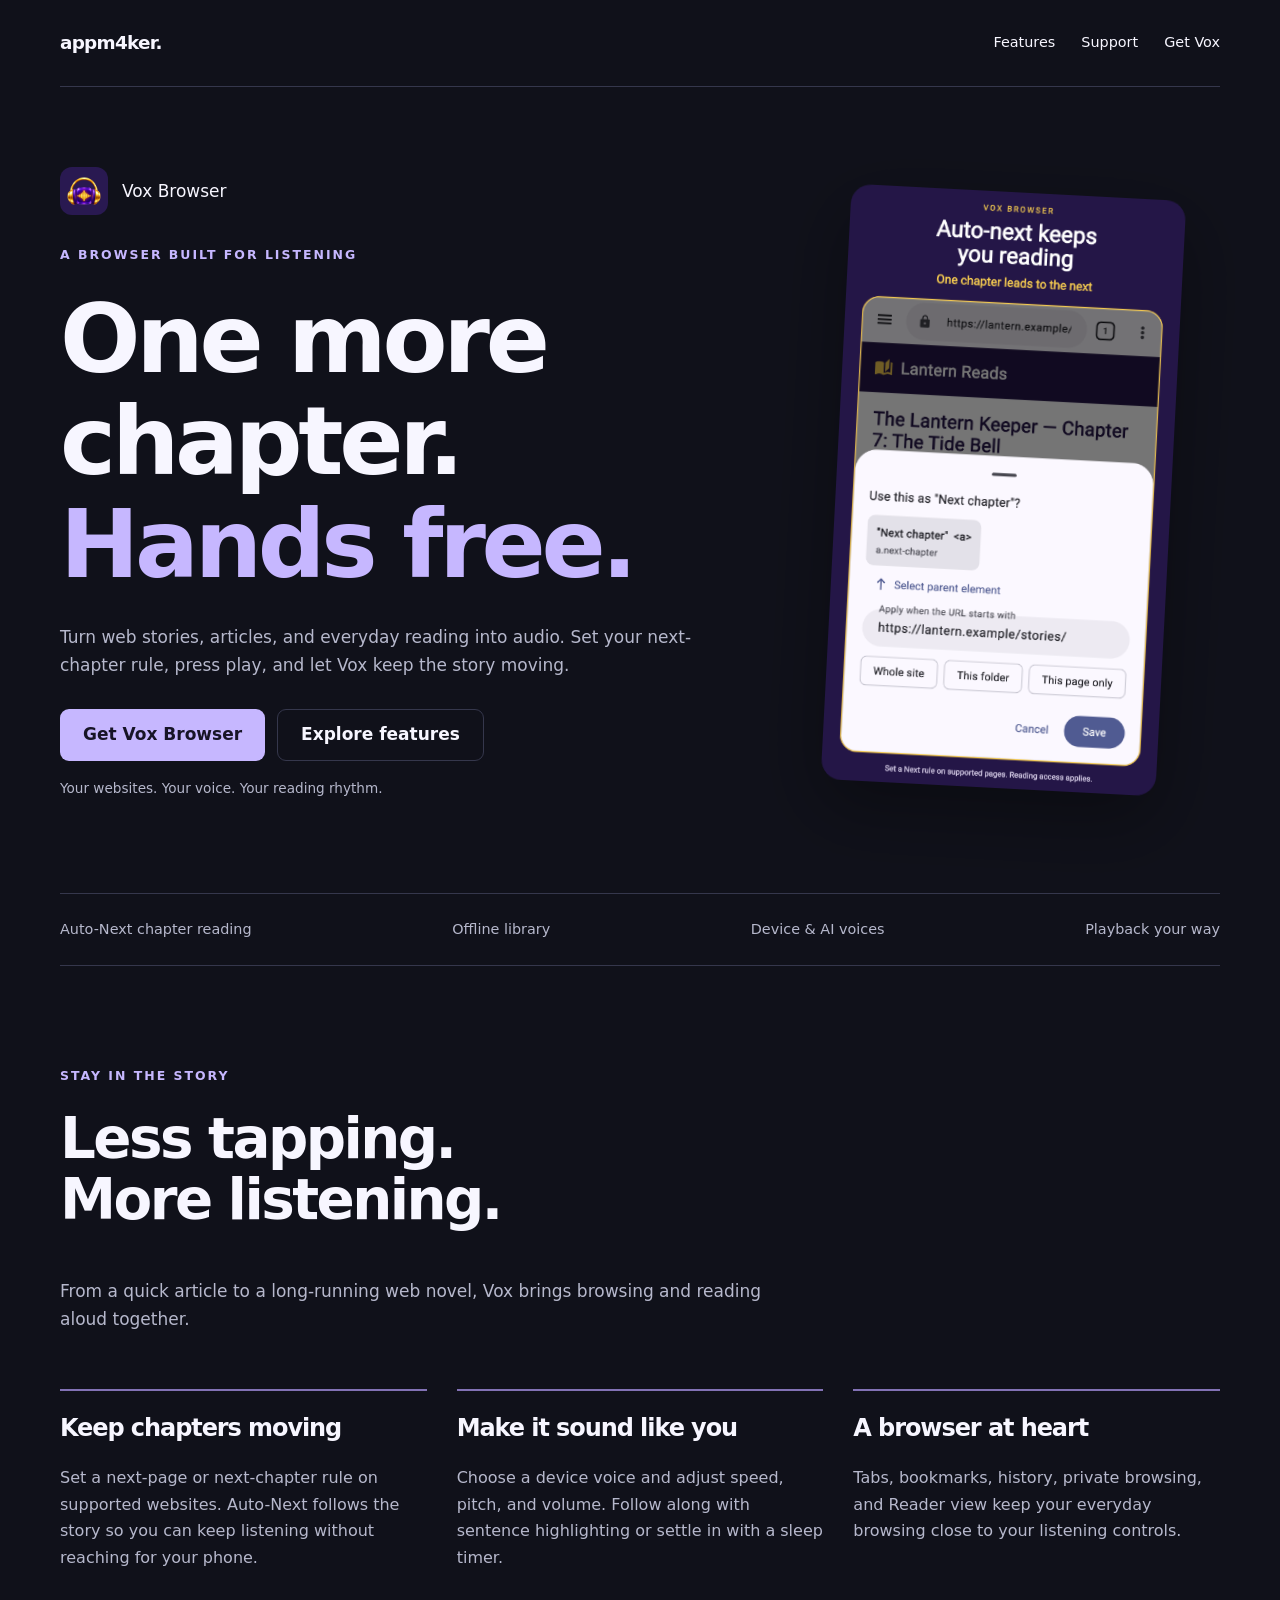
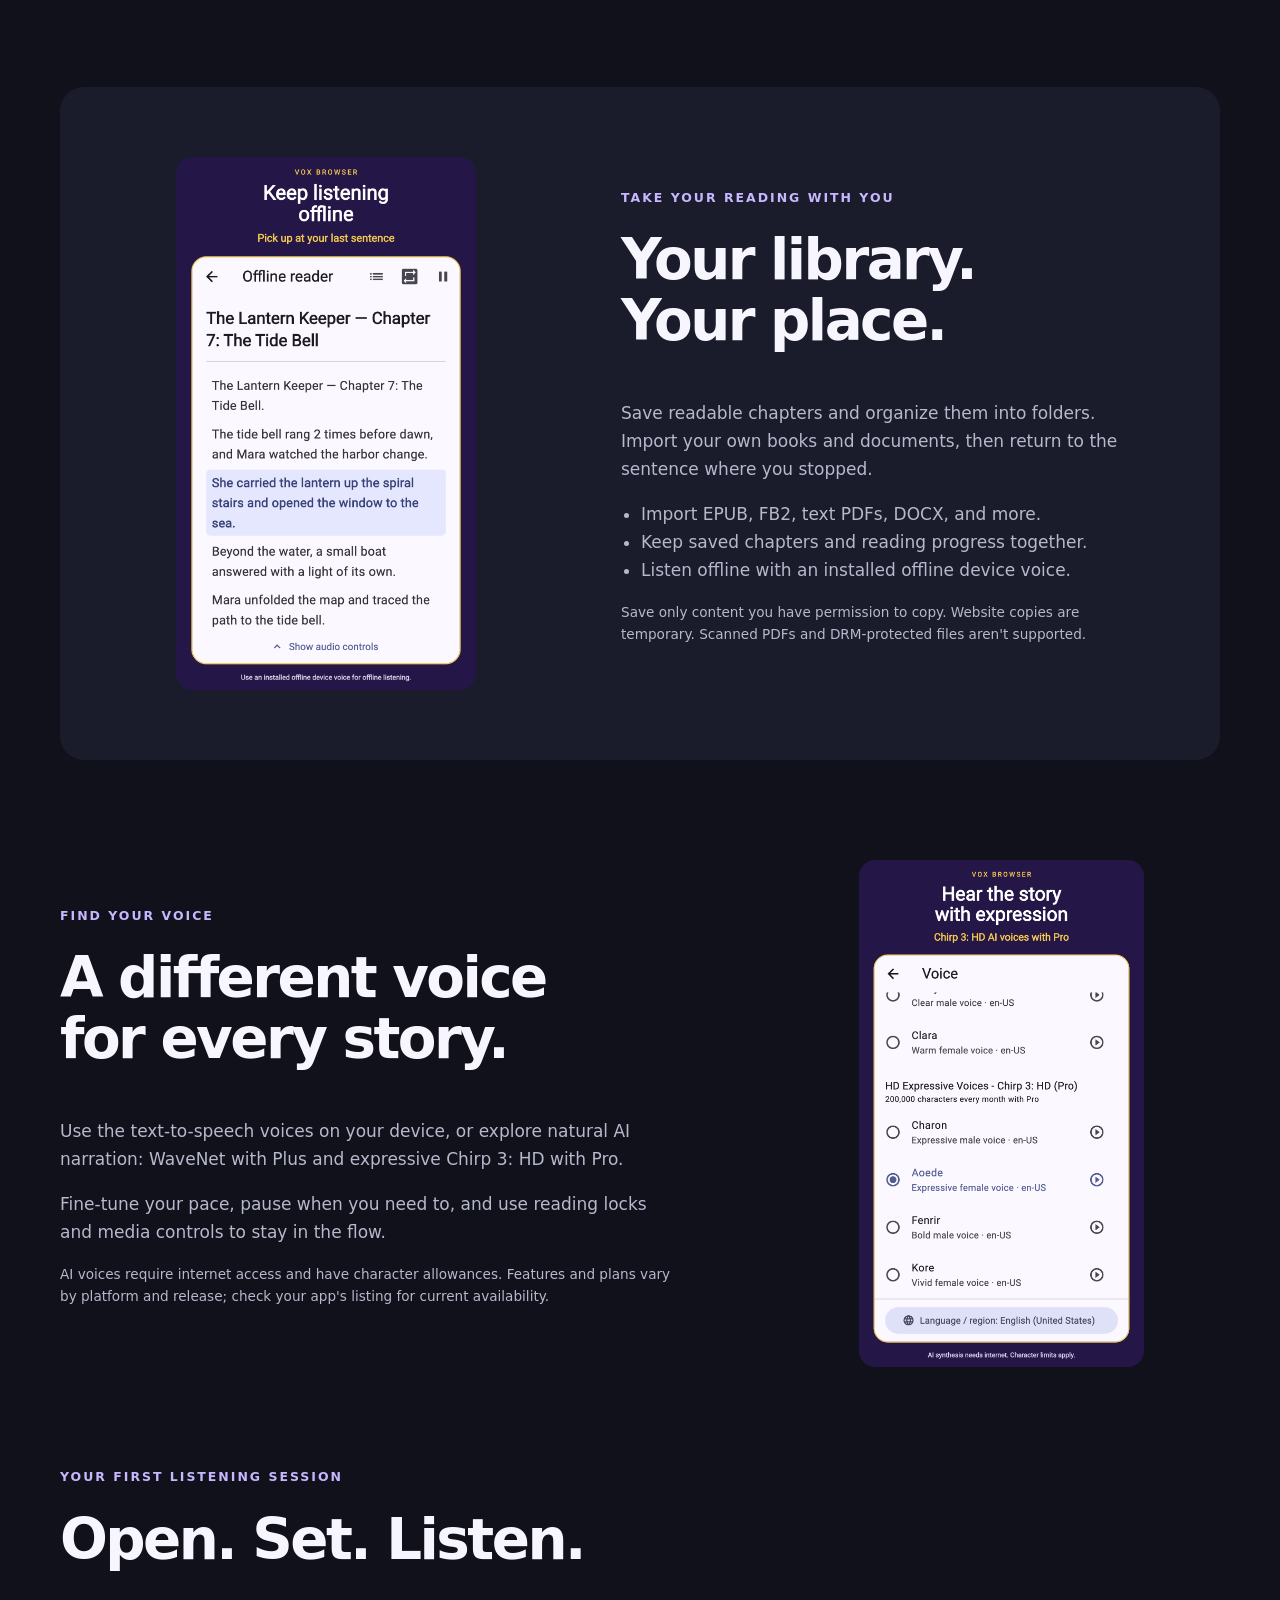
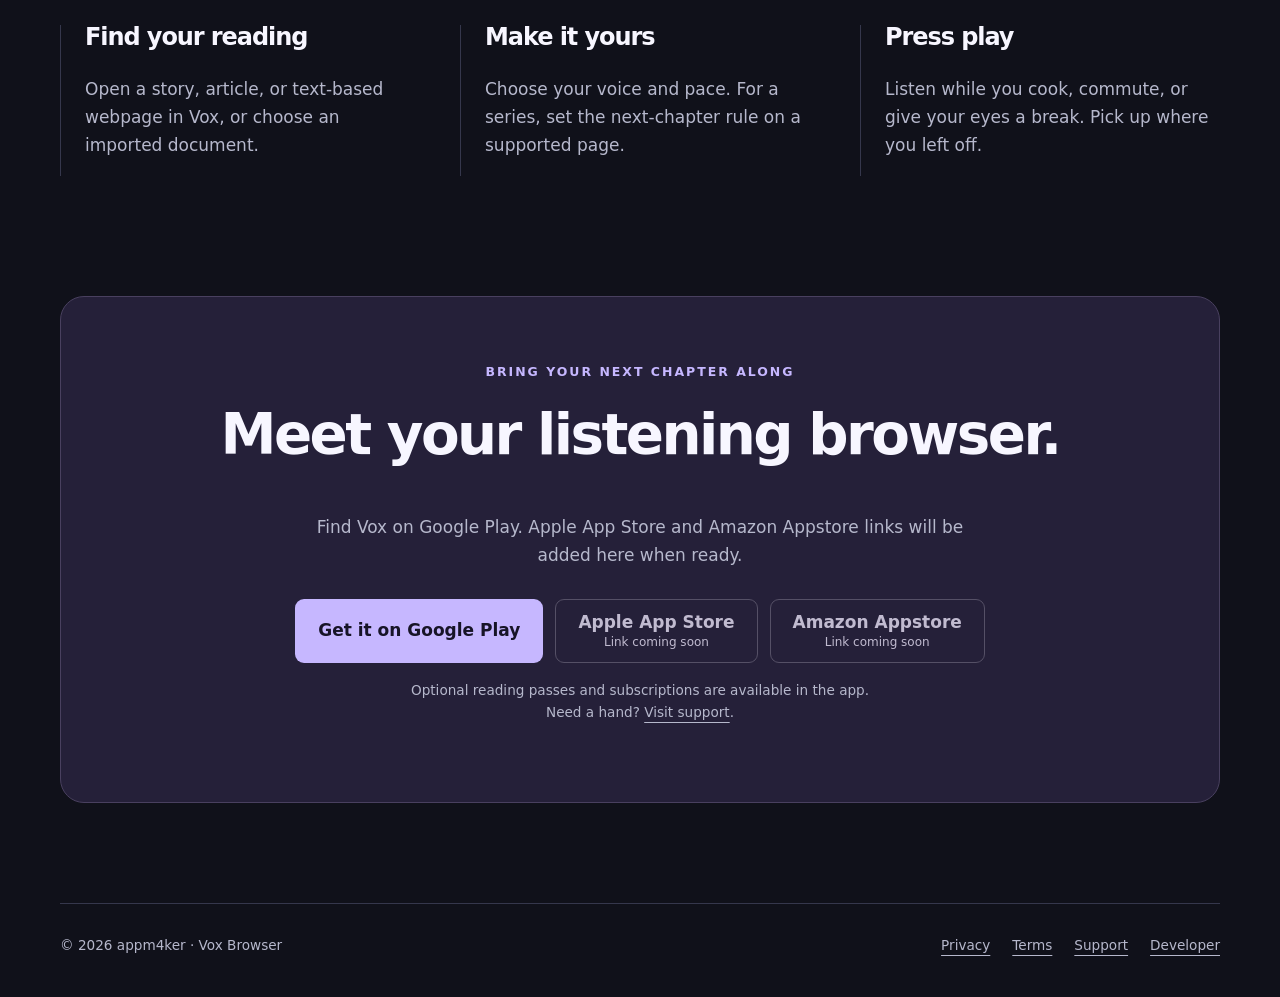
==== voxbrowser/index.html @ 3c2b7b66 "Create developer landing page and dedicated Vox Browser site" ====
<!doctype html>
<html lang="en"><head><meta charset="utf-8"><meta name="viewport" content="width=device-width,initial-scale=1"><title>Vox Browser &mdash; Your next chapter, read aloud</title><meta name="description" content="Listen to web stories and articles with Vox Browser. Explore Auto-Next chapter reading, an offline library, voice options, and playback controls."><meta property="og:title" content="Vox Browser &mdash; Your next chapter, read aloud"><meta property="og:description" content="A browser built for listening. Discover Auto-Next, offline reading, and voices that fit your day."><meta property="og:image" content="https://appm4ker.github.io/voxbrowser/assets/icon.png"><link rel="stylesheet" href="../styles.css"><link rel="icon" href="assets/icon.png"></head>
<body><a class="skip" href="#main">Skip to content</a><div class="wrap"><header class="nav"><a class="brand" href="../">appm4ker.</a><nav class="nav-links" aria-label="Main"><a href="#features">Features</a><a href="support.html">Support</a><a href="#download">Get Vox</a></nav></header>
<main id="main"><section class="app-hero"><div><div class="app-name"><img src="assets/icon.png" width="512" height="512" alt="">Vox Browser</div><p class="eyebrow">A browser built for listening</p><h1>One more chapter.<br><span>Hands free.</span></h1><p>Turn web stories, articles, and everyday reading into audio. Set your next-chapter rule, press play, and let Vox keep the story moving.</p><div class="actions"><a class="button" href="#download">Get Vox Browser</a><a class="button secondary" href="#features">Explore features</a></div><p class="small">Your websites. Your voice. Your reading rhythm.</p></div><div class="hero-shot"><img src="assets/auto-next.png" alt="Vox Browser screenshot showing how to set an Auto-Next chapter rule"></div></section>
<div class="strip"><span>Auto-Next chapter reading</span><span>Offline library</span><span>Device &amp; AI voices</span><span>Playback your way</span></div>
<section id="features" class="section"><div class="section-head"><p class="eyebrow">Stay in the story</p><h2>Less tapping.<br>More listening.</h2><p>From a quick article to a long-running web novel, Vox brings browsing and reading aloud together.</p></div><div class="features"><article class="feature"><h3>Keep chapters moving</h3><p>Set a next-page or next-chapter rule on supported websites. Auto-Next follows the story so you can keep listening without reaching for your phone.</p></article><article class="feature"><h3>Make it sound like you</h3><p>Choose a device voice and adjust speed, pitch, and volume. Follow along with sentence highlighting or settle in with a sleep timer.</p></article><article class="feature"><h3>A browser at heart</h3><p>Tabs, bookmarks, history, private browsing, and Reader view keep your everyday browsing close to your listening controls.</p></article></div></section>
<section class="showcase"><img src="assets/offline-reader.png" alt="Vox offline reader highlighting the current sentence in a saved story" loading="lazy"><div><p class="eyebrow">Take your reading with you</p><h2>Your library.<br>Your place.</h2><p>Save readable chapters and organize them into folders. Import your own books and documents, then return to the sentence where you stopped.</p><ul><li>Import EPUB, FB2, text PDFs, DOCX, and more.</li><li>Keep saved chapters and reading progress together.</li><li>Listen offline with an installed offline device voice.</li></ul><p class="small">Save only content you have permission to copy. Website copies are temporary. Scanned PDFs and DRM-protected files aren't supported.</p></div></section>
<section class="voice-section"><div><p class="eyebrow">Find your voice</p><h2>A different voice<br>for every story.</h2><p>Use the text-to-speech voices on your device, or explore natural AI narration: WaveNet with Plus and expressive Chirp 3: HD with Pro.</p><p>Fine-tune your pace, pause when you need to, and use reading locks and media controls to stay in the flow.</p><p class="small">AI voices require internet access and have character allowances. Features and plans vary by platform and release; check your app's listing for current availability.</p></div><img src="assets/voices.png" alt="Vox voice selection screen with expressive Chirp 3 HD voice options" loading="lazy"></section>
<section class="section" style="padding-top:0"><div class="section-head"><p class="eyebrow">Your first listening session</p><h2>Open. Set. Listen.</h2></div><div class="steps"><article class="step"><h3>Find your reading</h3><p>Open a story, article, or text-based webpage in Vox, or choose an imported document.</p></article><article class="step"><h3>Make it yours</h3><p>Choose your voice and pace. For a series, set the next-chapter rule on a supported page.</p></article><article class="step"><h3>Press play</h3><p>Listen while you cook, commute, or give your eyes a break. Pick up where you left off.</p></article></div></section>
<section id="download" class="download"><p class="eyebrow">Bring your next chapter along</p><h2>Meet your listening browser.</h2><p>Find Vox on Google Play. Apple App Store and Amazon Appstore links will be added here when ready.</p><div class="actions"><a class="button" href="https://play.google.com/store/apps/details?id=com.appm4ker.voxbrowser">Get it on Google Play</a><!-- STORE LINK: replace this span with an anchor when the Apple listing is ready. --><span class="store-pending">Apple App Store<small>Link coming soon</small></span><!-- STORE LINK: replace this span with an anchor when the Amazon listing is ready. --><span class="store-pending">Amazon Appstore<small>Link coming soon</small></span></div><p class="small">Optional reading passes and subscriptions are available in the app.<br>Need a hand? <a href="support.html">Visit support</a>.</p></section></main>
<footer class="footer"><span>&copy; 2026 appm4ker &middot; Vox Browser</span><div class="footer-links"><a href="privacy_policy.html">Privacy</a><a href="terms.html">Terms</a><a href="support.html">Support</a><a href="../">Developer</a></div></footer></div></body></html>
---- styles.css ----
:root{color-scheme:dark;--bg:#10111a;--panel:#1a1c2b;--text:#f7f6ff;--muted:#b6b8cc;--accent:#c6b7ff;--line:#35374c}*{box-sizing:border-box}html{scroll-behavior:smooth}body{margin:0;background:var(--bg);color:var(--text);font:17px/1.65 system-ui,-apple-system,BlinkMacSystemFont,"Segoe UI",sans-serif}a{color:inherit;text-underline-offset:5px}a:focus-visible{outline:3px solid #e2cd85;outline-offset:6px}img{max-width:100%;height:auto;display:block}h1,h2,h3,p{margin-top:0}h1,h2,h3{line-height:1.08;letter-spacing:-.045em}h1{font-size:clamp(3.3rem,7.4vw,6.7rem);font-weight:650;margin-bottom:28px}h2{font-size:clamp(2.4rem,4.4vw,4rem)}h3{font-size:1.5rem}p{color:var(--muted)}.wrap{width:min(1160px,calc(100% - 48px));margin:auto}.nav{display:flex;align-items:center;justify-content:space-between;gap:24px;padding:28px 0;border-bottom:1px solid var(--line)}.brand{font-size:1.15rem;font-weight:750;text-decoration:none;letter-spacing:-.04em}.nav-links{display:flex;gap:26px;font-size:.9rem;align-items:center}.nav-links a{text-decoration:none}.eyebrow{text-transform:uppercase;letter-spacing:.16em;color:var(--accent);font-size:.78rem;font-weight:700;margin-bottom:22px}.hero{padding:104px 0 110px}.hero p{max-width:580px;font-size:1.15rem}.button{display:inline-flex;align-items:center;justify-content:center;padding:13px 23px;border-radius:9px;background:var(--accent);color:#171427;text-decoration:none;font-weight:650;line-height:1.4}.button:hover{background:#ded4ff}.button.secondary{background:transparent;border:1px solid var(--line);color:var(--text)}.actions{display:flex;flex-wrap:wrap;gap:12px;margin:30px 0 16px}.small{font-size:.85rem}.project{display:grid;grid-template-columns:1fr 1fr;gap:70px;align-items:center;padding:55px;background:var(--panel);border:1px solid var(--line);border-radius:24px;margin-bottom:100px}.project-icon{width:100px;border-radius:24px;margin-bottom:26px}.project h2{margin-bottom:20px}.project-art{display:flex;justify-content:center;align-items:center;background:radial-gradient(ellipse,#514575,transparent 70%);min-height:270px}.project-art img{width:210px;border-radius:46px;transform:rotate(-9deg);box-shadow:0 30px 65px #0006}.footer{padding:30px 0 40px;border-top:1px solid var(--line);display:flex;justify-content:space-between;gap:20px;color:var(--muted);font-size:.85rem}.footer-links{display:flex;gap:22px;flex-wrap:wrap}.app-hero{display:grid;grid-template-columns:1.2fr .8fr;align-items:center;gap:75px;padding:80px 0}.app-name{display:flex;align-items:center;gap:14px;color:var(--text);margin-bottom:30px}.app-name img{width:48px;border-radius:12px}.app-hero h1 span{color:var(--accent)}.hero-shot{max-width:335px;margin:auto;transform:rotate(3deg);filter:drop-shadow(0 26px 35px #0005)}.hero-shot img{border-radius:20px}.strip{padding:24px 0;border-block:1px solid var(--line);display:flex;justify-content:space-between;gap:20px;flex-wrap:wrap;color:var(--muted);font-size:.9rem}.section{padding:100px 0}.section-head{max-width:740px;margin-bottom:55px}.features{display:grid;grid-template-columns:repeat(3,1fr);gap:30px}.feature{padding-top:25px;border-top:2px solid #8272b5}.feature p{font-size:1rem}.showcase{display:grid;grid-template-columns:.85fr 1.15fr;gap:100px;align-items:center;padding:70px;border-radius:24px;background:var(--panel)}.showcase img{max-width:300px;border-radius:16px;justify-self:center}.showcase ul{padding-left:20px;color:var(--muted)}.voice-section{display:grid;grid-template-columns:1fr .7fr;align-items:center;gap:100px;padding:100px 0}.voice-section img{max-width:285px;justify-self:center;border-radius:16px}.steps{display:grid;grid-template-columns:repeat(3,1fr);gap:40px}.step{border-left:1px solid var(--line);padding-left:24px}.download{text-align:center;background:#252039;border:1px solid #49405f;border-radius:24px;padding:65px 30px;margin:20px 0 100px}.download p{max-width:650px;margin-inline:auto}.download .actions{justify-content:center}.store-pending{display:inline-flex;flex-direction:column;justify-content:center;padding:10px 22px;border:1px solid #555066;border-radius:9px;color:#c1bbd0;font-weight:600;line-height:1.45}.store-pending small{font-size:.75rem;font-weight:400}.skip{position:absolute;left:20px;top:-100px;background:white;color:black;padding:12px;z-index:2}.skip:focus{top:10px}@media(max-width:760px){.wrap{width:calc(100% - 36px)}.nav{padding:22px 0}.nav-links{gap:16px}.hero{padding:75px 0}.project,.app-hero,.showcase,.voice-section{grid-template-columns:1fr;gap:40px}.project{padding:30px;margin-bottom:60px}.project-art{min-height:220px}.project-art img{width:160px}.app-hero{padding:60px 0}.hero-shot{max-width:275px;transform:none}.features,.steps{grid-template-columns:1fr;gap:25px}.section,.voice-section{padding:65px 0}.showcase{padding:30px}.showcase img{max-width:240px;order:2}.voice-section img{max-width:240px}.footer{flex-direction:column}.download{padding:40px 20px;margin-bottom:60px}h1{font-size:clamp(3.2rem,13vw,5rem)}}@media(prefers-reduced-motion:reduce){html{scroll-behavior:auto}}
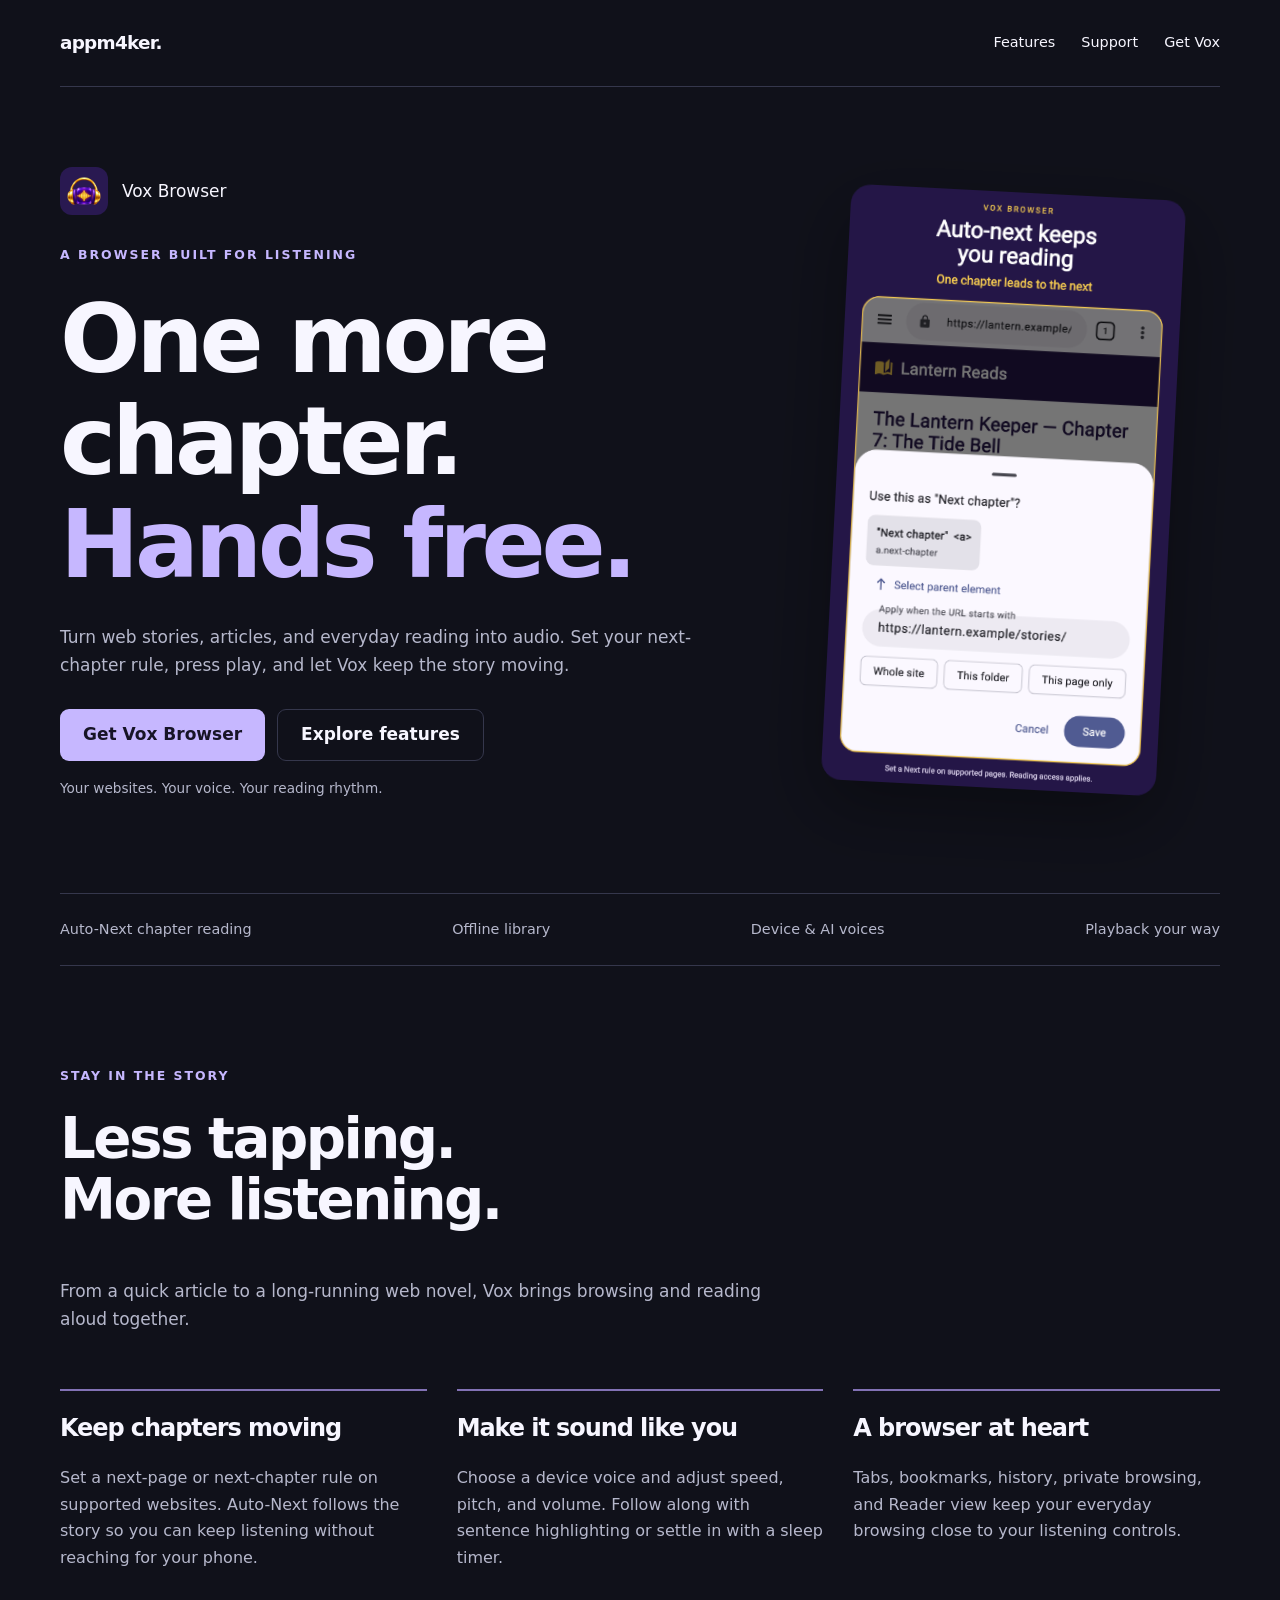
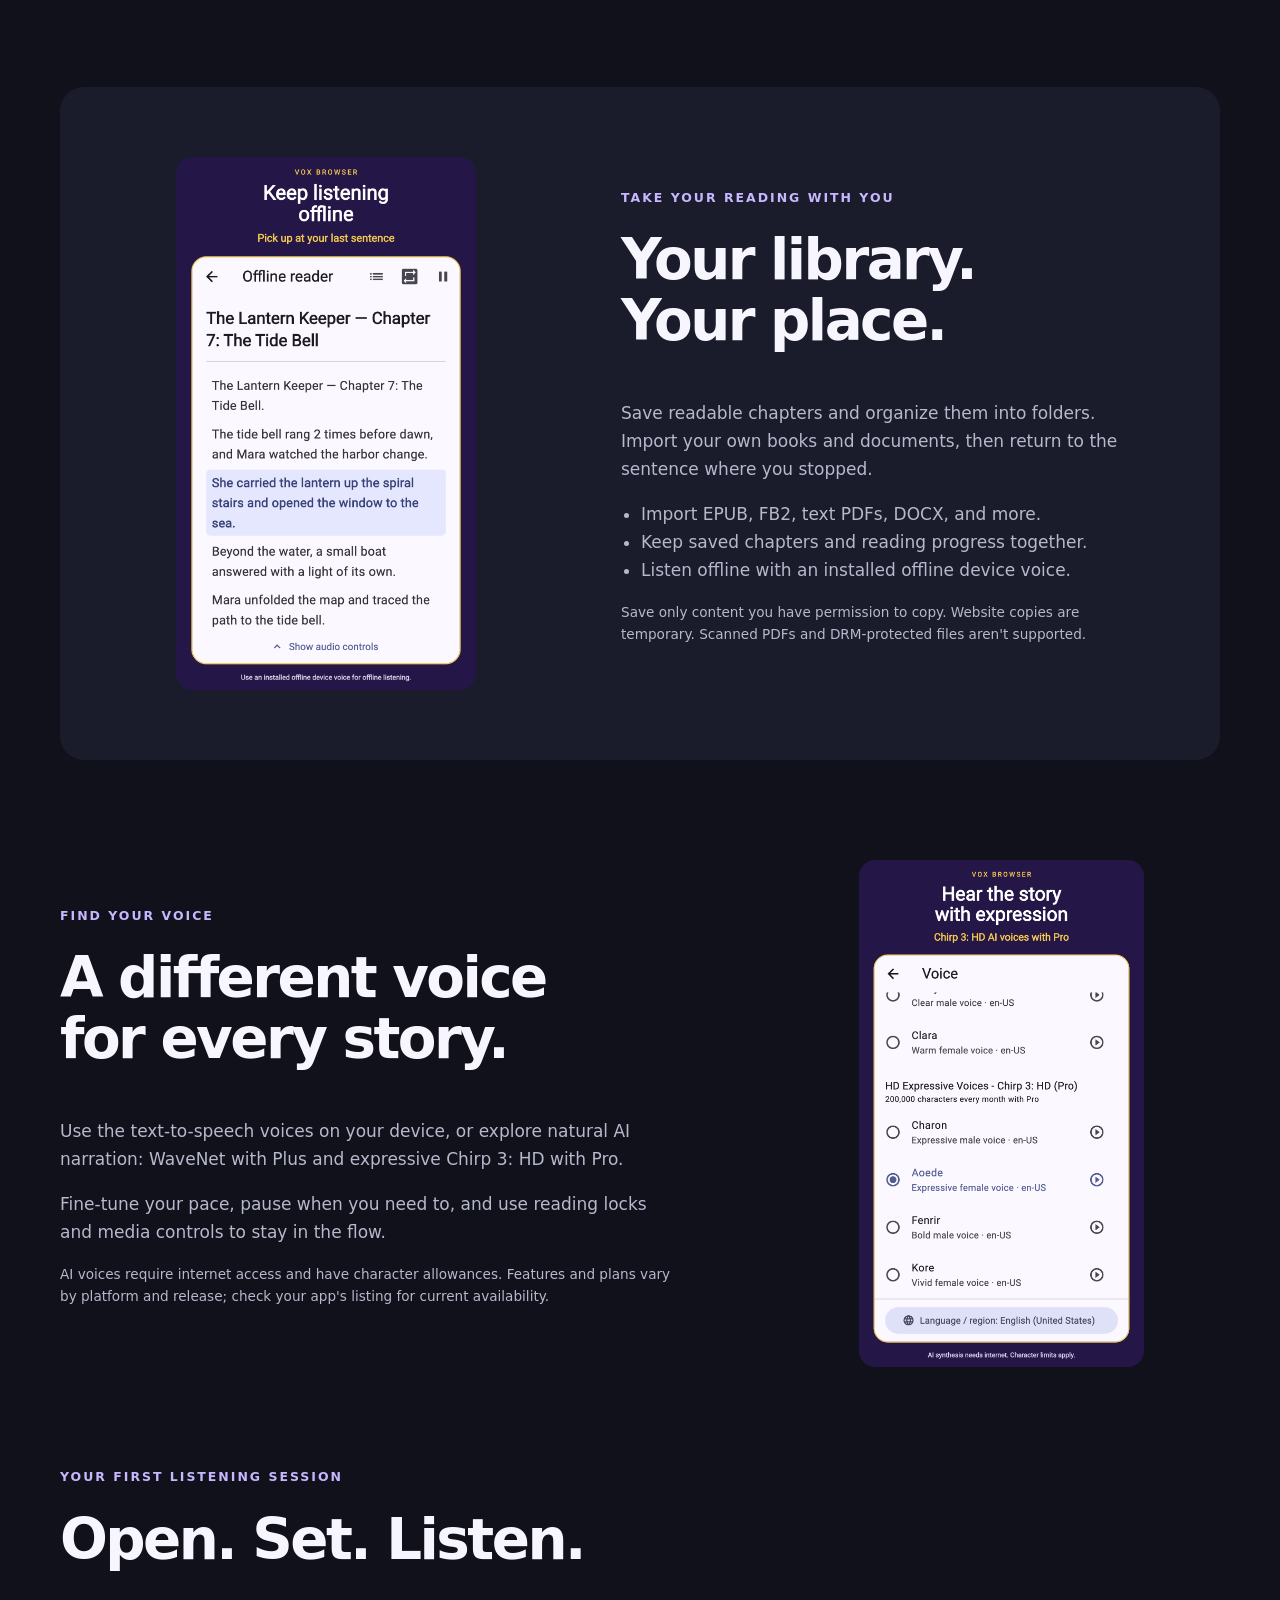
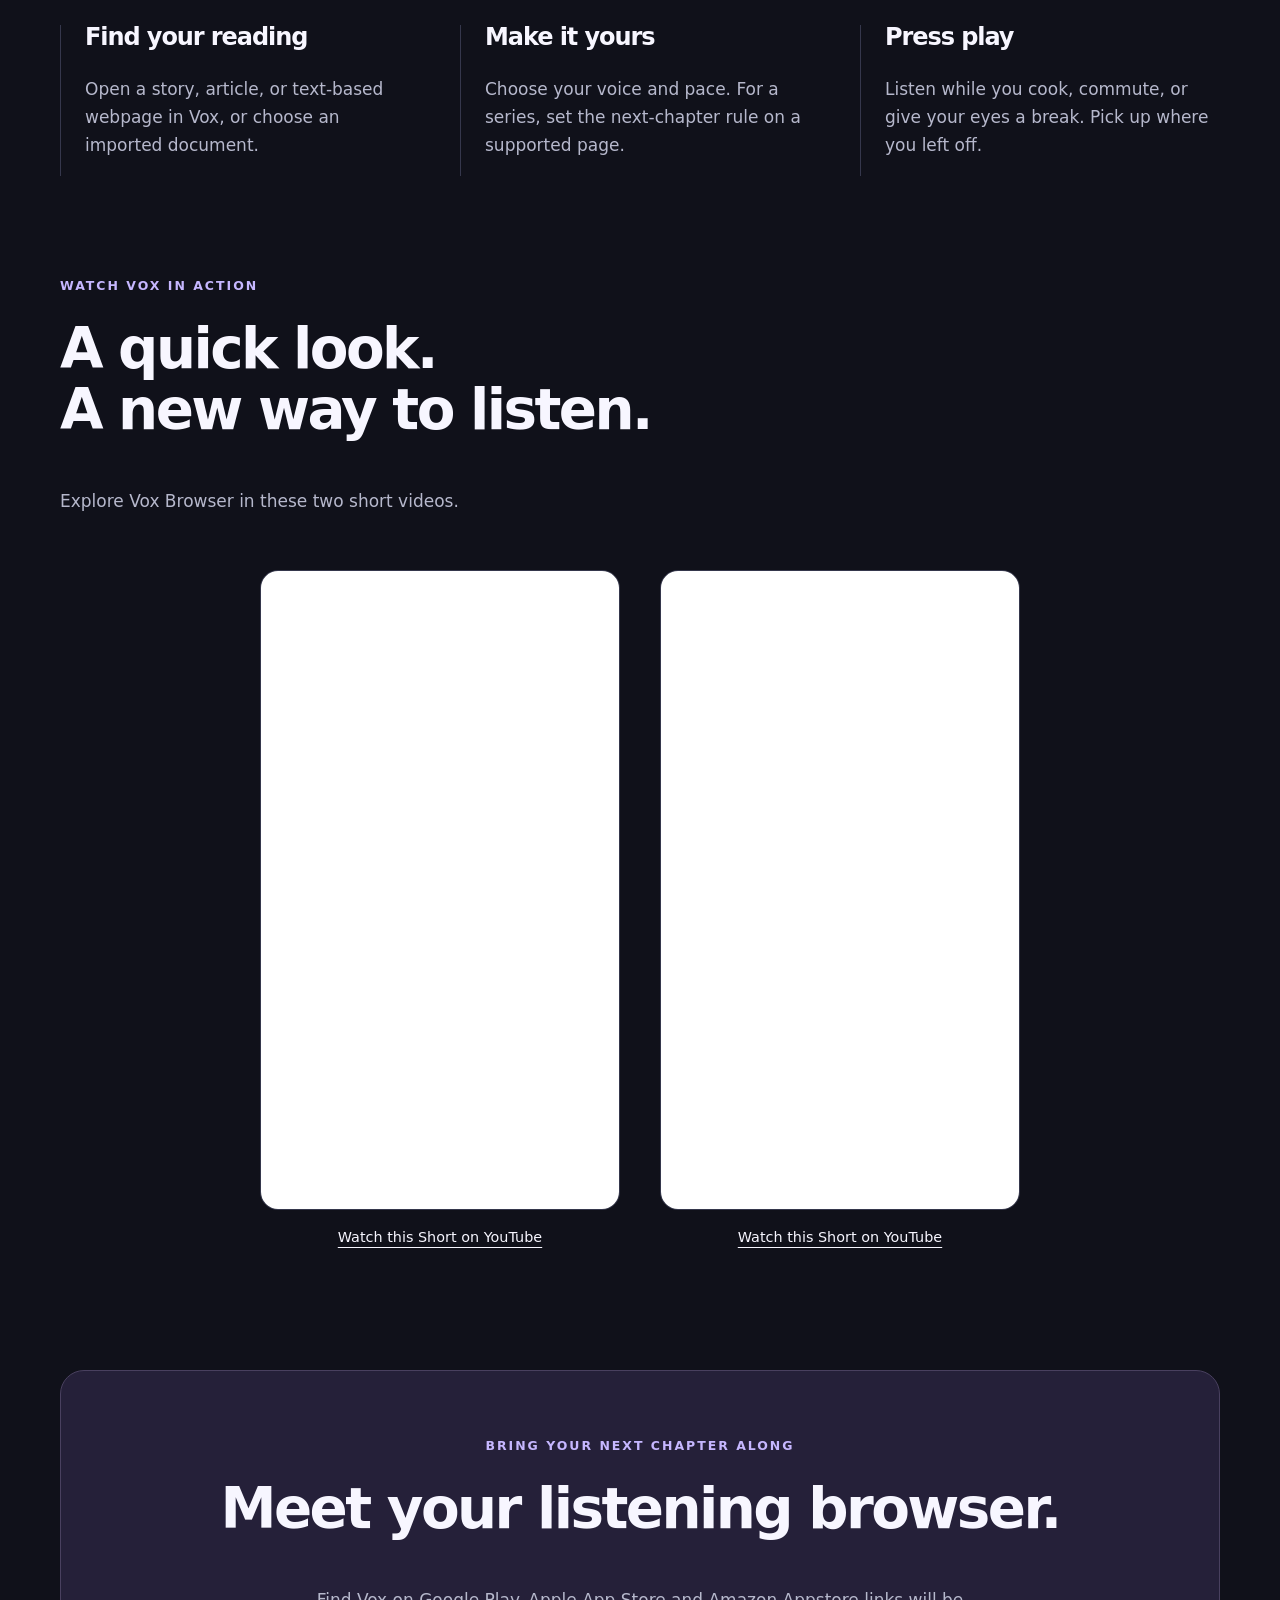
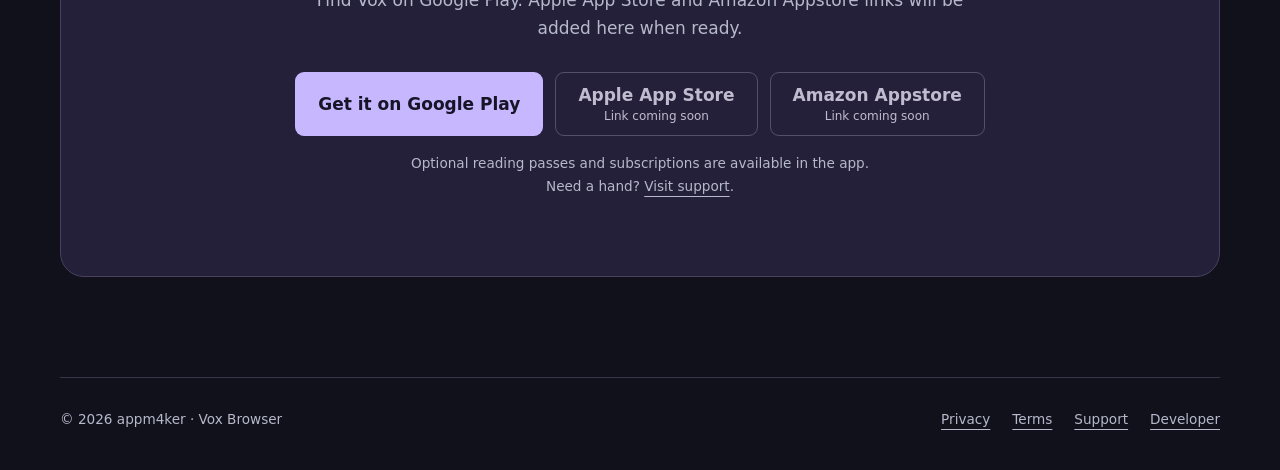
==== commit c2f0db42: "Add YouTube Shorts to Vox Browser landing page" ====
--- a/voxbrowser/index.html
+++ b/voxbrowser/index.html
@@ -7,5 +7,18 @@
 <section class="showcase"><img src="assets/offline-reader.png" alt="Vox offline reader highlighting the current sentence in a saved story" loading="lazy"><div><p class="eyebrow">Take your reading with you</p><h2>Your library.<br>Your place.</h2><p>Save readable chapters and organize them into folders. Import your own books and documents, then return to the sentence where you stopped.</p><ul><li>Import EPUB, FB2, text PDFs, DOCX, and more.</li><li>Keep saved chapters and reading progress together.</li><li>Listen offline with an installed offline device voice.</li></ul><p class="small">Save only content you have permission to copy. Website copies are temporary. Scanned PDFs and DRM-protected files aren't supported.</p></div></section>
 <section class="voice-section"><div><p class="eyebrow">Find your voice</p><h2>A different voice<br>for every story.</h2><p>Use the text-to-speech voices on your device, or explore natural AI narration: WaveNet with Plus and expressive Chirp 3: HD with Pro.</p><p>Fine-tune your pace, pause when you need to, and use reading locks and media controls to stay in the flow.</p><p class="small">AI voices require internet access and have character allowances. Features and plans vary by platform and release; check your app's listing for current availability.</p></div><img src="assets/voices.png" alt="Vox voice selection screen with expressive Chirp 3 HD voice options" loading="lazy"></section>
 <section class="section" style="padding-top:0"><div class="section-head"><p class="eyebrow">Your first listening session</p><h2>Open. Set. Listen.</h2></div><div class="steps"><article class="step"><h3>Find your reading</h3><p>Open a story, article, or text-based webpage in Vox, or choose an imported document.</p></article><article class="step"><h3>Make it yours</h3><p>Choose your voice and pace. For a series, set the next-chapter rule on a supported page.</p></article><article class="step"><h3>Press play</h3><p>Listen while you cook, commute, or give your eyes a break. Pick up where you left off.</p></article></div></section>
+<section id="videos" class="section video-section" aria-labelledby="videos-title">
+  <div class="section-head"><p class="eyebrow">Watch Vox in action</p><h2 id="videos-title">A quick look.<br>A new way to listen.</h2><p>Explore Vox Browser in these two short videos.</p></div>
+  <div class="video-grid">
+    <figure class="video-card">
+      <iframe src="https://www.youtube-nocookie.com/embed/XvcY1IDQCis" title="Vox Browser video on YouTube: XvcY1IDQCis" width="360" height="640" loading="lazy" referrerpolicy="strict-origin-when-cross-origin" allow="accelerometer; autoplay; clipboard-write; encrypted-media; gyroscope; picture-in-picture; web-share" allowfullscreen></iframe>
+      <figcaption><a href="https://www.youtube.com/shorts/XvcY1IDQCis">Watch this Short on YouTube</a></figcaption>
+    </figure>
+    <figure class="video-card">
+      <iframe src="https://www.youtube-nocookie.com/embed/NyDWFcL8rDs" title="Vox Browser video on YouTube: NyDWFcL8rDs" width="360" height="640" loading="lazy" referrerpolicy="strict-origin-when-cross-origin" allow="accelerometer; autoplay; clipboard-write; encrypted-media; gyroscope; picture-in-picture; web-share" allowfullscreen></iframe>
+      <figcaption><a href="https://www.youtube.com/shorts/NyDWFcL8rDs">Watch this Short on YouTube</a></figcaption>
+    </figure>
+  </div>
+</section>
 <section id="download" class="download"><p class="eyebrow">Bring your next chapter along</p><h2>Meet your listening browser.</h2><p>Find Vox on Google Play. Apple App Store and Amazon Appstore links will be added here when ready.</p><div class="actions"><a class="button" href="https://play.google.com/store/apps/details?id=com.appm4ker.voxbrowser">Get it on Google Play</a><!-- STORE LINK: replace this span with an anchor when the Apple listing is ready. --><span class="store-pending">Apple App Store<small>Link coming soon</small></span><!-- STORE LINK: replace this span with an anchor when the Amazon listing is ready. --><span class="store-pending">Amazon Appstore<small>Link coming soon</small></span></div><p class="small">Optional reading passes and subscriptions are available in the app.<br>Need a hand? <a href="support.html">Visit support</a>.</p></section></main>
 <footer class="footer"><span>&copy; 2026 appm4ker &middot; Vox Browser</span><div class="footer-links"><a href="privacy_policy.html">Privacy</a><a href="terms.html">Terms</a><a href="support.html">Support</a><a href="../">Developer</a></div></footer></div></body></html>
--- a/styles.css
+++ b/styles.css
@@ -1 +1,3 @@
 :root{color-scheme:dark;--bg:#10111a;--panel:#1a1c2b;--text:#f7f6ff;--muted:#b6b8cc;--accent:#c6b7ff;--line:#35374c}*{box-sizing:border-box}html{scroll-behavior:smooth}body{margin:0;background:var(--bg);color:var(--text);font:17px/1.65 system-ui,-apple-system,BlinkMacSystemFont,"Segoe UI",sans-serif}a{color:inherit;text-underline-offset:5px}a:focus-visible{outline:3px solid #e2cd85;outline-offset:6px}img{max-width:100%;height:auto;display:block}h1,h2,h3,p{margin-top:0}h1,h2,h3{line-height:1.08;letter-spacing:-.045em}h1{font-size:clamp(3.3rem,7.4vw,6.7rem);font-weight:650;margin-bottom:28px}h2{font-size:clamp(2.4rem,4.4vw,4rem)}h3{font-size:1.5rem}p{color:var(--muted)}.wrap{width:min(1160px,calc(100% - 48px));margin:auto}.nav{display:flex;align-items:center;justify-content:space-between;gap:24px;padding:28px 0;border-bottom:1px solid var(--line)}.brand{font-size:1.15rem;font-weight:750;text-decoration:none;letter-spacing:-.04em}.nav-links{display:flex;gap:26px;font-size:.9rem;align-items:center}.nav-links a{text-decoration:none}.eyebrow{text-transform:uppercase;letter-spacing:.16em;color:var(--accent);font-size:.78rem;font-weight:700;margin-bottom:22px}.hero{padding:104px 0 110px}.hero p{max-width:580px;font-size:1.15rem}.button{display:inline-flex;align-items:center;justify-content:center;padding:13px 23px;border-radius:9px;background:var(--accent);color:#171427;text-decoration:none;font-weight:650;line-height:1.4}.button:hover{background:#ded4ff}.button.secondary{background:transparent;border:1px solid var(--line);color:var(--text)}.actions{display:flex;flex-wrap:wrap;gap:12px;margin:30px 0 16px}.small{font-size:.85rem}.project{display:grid;grid-template-columns:1fr 1fr;gap:70px;align-items:center;padding:55px;background:var(--panel);border:1px solid var(--line);border-radius:24px;margin-bottom:100px}.project-icon{width:100px;border-radius:24px;margin-bottom:26px}.project h2{margin-bottom:20px}.project-art{display:flex;justify-content:center;align-items:center;background:radial-gradient(ellipse,#514575,transparent 70%);min-height:270px}.project-art img{width:210px;border-radius:46px;transform:rotate(-9deg);box-shadow:0 30px 65px #0006}.footer{padding:30px 0 40px;border-top:1px solid var(--line);display:flex;justify-content:space-between;gap:20px;color:var(--muted);font-size:.85rem}.footer-links{display:flex;gap:22px;flex-wrap:wrap}.app-hero{display:grid;grid-template-columns:1.2fr .8fr;align-items:center;gap:75px;padding:80px 0}.app-name{display:flex;align-items:center;gap:14px;color:var(--text);margin-bottom:30px}.app-name img{width:48px;border-radius:12px}.app-hero h1 span{color:var(--accent)}.hero-shot{max-width:335px;margin:auto;transform:rotate(3deg);filter:drop-shadow(0 26px 35px #0005)}.hero-shot img{border-radius:20px}.strip{padding:24px 0;border-block:1px solid var(--line);display:flex;justify-content:space-between;gap:20px;flex-wrap:wrap;color:var(--muted);font-size:.9rem}.section{padding:100px 0}.section-head{max-width:740px;margin-bottom:55px}.features{display:grid;grid-template-columns:repeat(3,1fr);gap:30px}.feature{padding-top:25px;border-top:2px solid #8272b5}.feature p{font-size:1rem}.showcase{display:grid;grid-template-columns:.85fr 1.15fr;gap:100px;align-items:center;padding:70px;border-radius:24px;background:var(--panel)}.showcase img{max-width:300px;border-radius:16px;justify-self:center}.showcase ul{padding-left:20px;color:var(--muted)}.voice-section{display:grid;grid-template-columns:1fr .7fr;align-items:center;gap:100px;padding:100px 0}.voice-section img{max-width:285px;justify-self:center;border-radius:16px}.steps{display:grid;grid-template-columns:repeat(3,1fr);gap:40px}.step{border-left:1px solid var(--line);padding-left:24px}.download{text-align:center;background:#252039;border:1px solid #49405f;border-radius:24px;padding:65px 30px;margin:20px 0 100px}.download p{max-width:650px;margin-inline:auto}.download .actions{justify-content:center}.store-pending{display:inline-flex;flex-direction:column;justify-content:center;padding:10px 22px;border:1px solid #555066;border-radius:9px;color:#c1bbd0;font-weight:600;line-height:1.45}.store-pending small{font-size:.75rem;font-weight:400}.skip{position:absolute;left:20px;top:-100px;background:white;color:black;padding:12px;z-index:2}.skip:focus{top:10px}@media(max-width:760px){.wrap{width:calc(100% - 36px)}.nav{padding:22px 0}.nav-links{gap:16px}.hero{padding:75px 0}.project,.app-hero,.showcase,.voice-section{grid-template-columns:1fr;gap:40px}.project{padding:30px;margin-bottom:60px}.project-art{min-height:220px}.project-art img{width:160px}.app-hero{padding:60px 0}.hero-shot{max-width:275px;transform:none}.features,.steps{grid-template-columns:1fr;gap:25px}.section,.voice-section{padding:65px 0}.showcase{padding:30px}.showcase img{max-width:240px;order:2}.voice-section img{max-width:240px}.footer{flex-direction:column}.download{padding:40px 20px;margin-bottom:60px}h1{font-size:clamp(3.2rem,13vw,5rem)}}@media(prefers-reduced-motion:reduce){html{scroll-behavior:auto}}
+
+.video-section{padding-top:0}.video-grid{display:grid;grid-template-columns:repeat(2,minmax(0,360px));justify-content:center;gap:40px}.video-card{margin:0;min-width:0}.video-card iframe{display:block;width:100%;height:auto;aspect-ratio:9/16;border:1px solid var(--line);border-radius:18px;background:var(--panel)}.video-card figcaption{margin-top:16px;text-align:center;font-size:.9rem}@media(max-width:760px){.video-grid{grid-template-columns:minmax(0,360px);gap:32px}}
